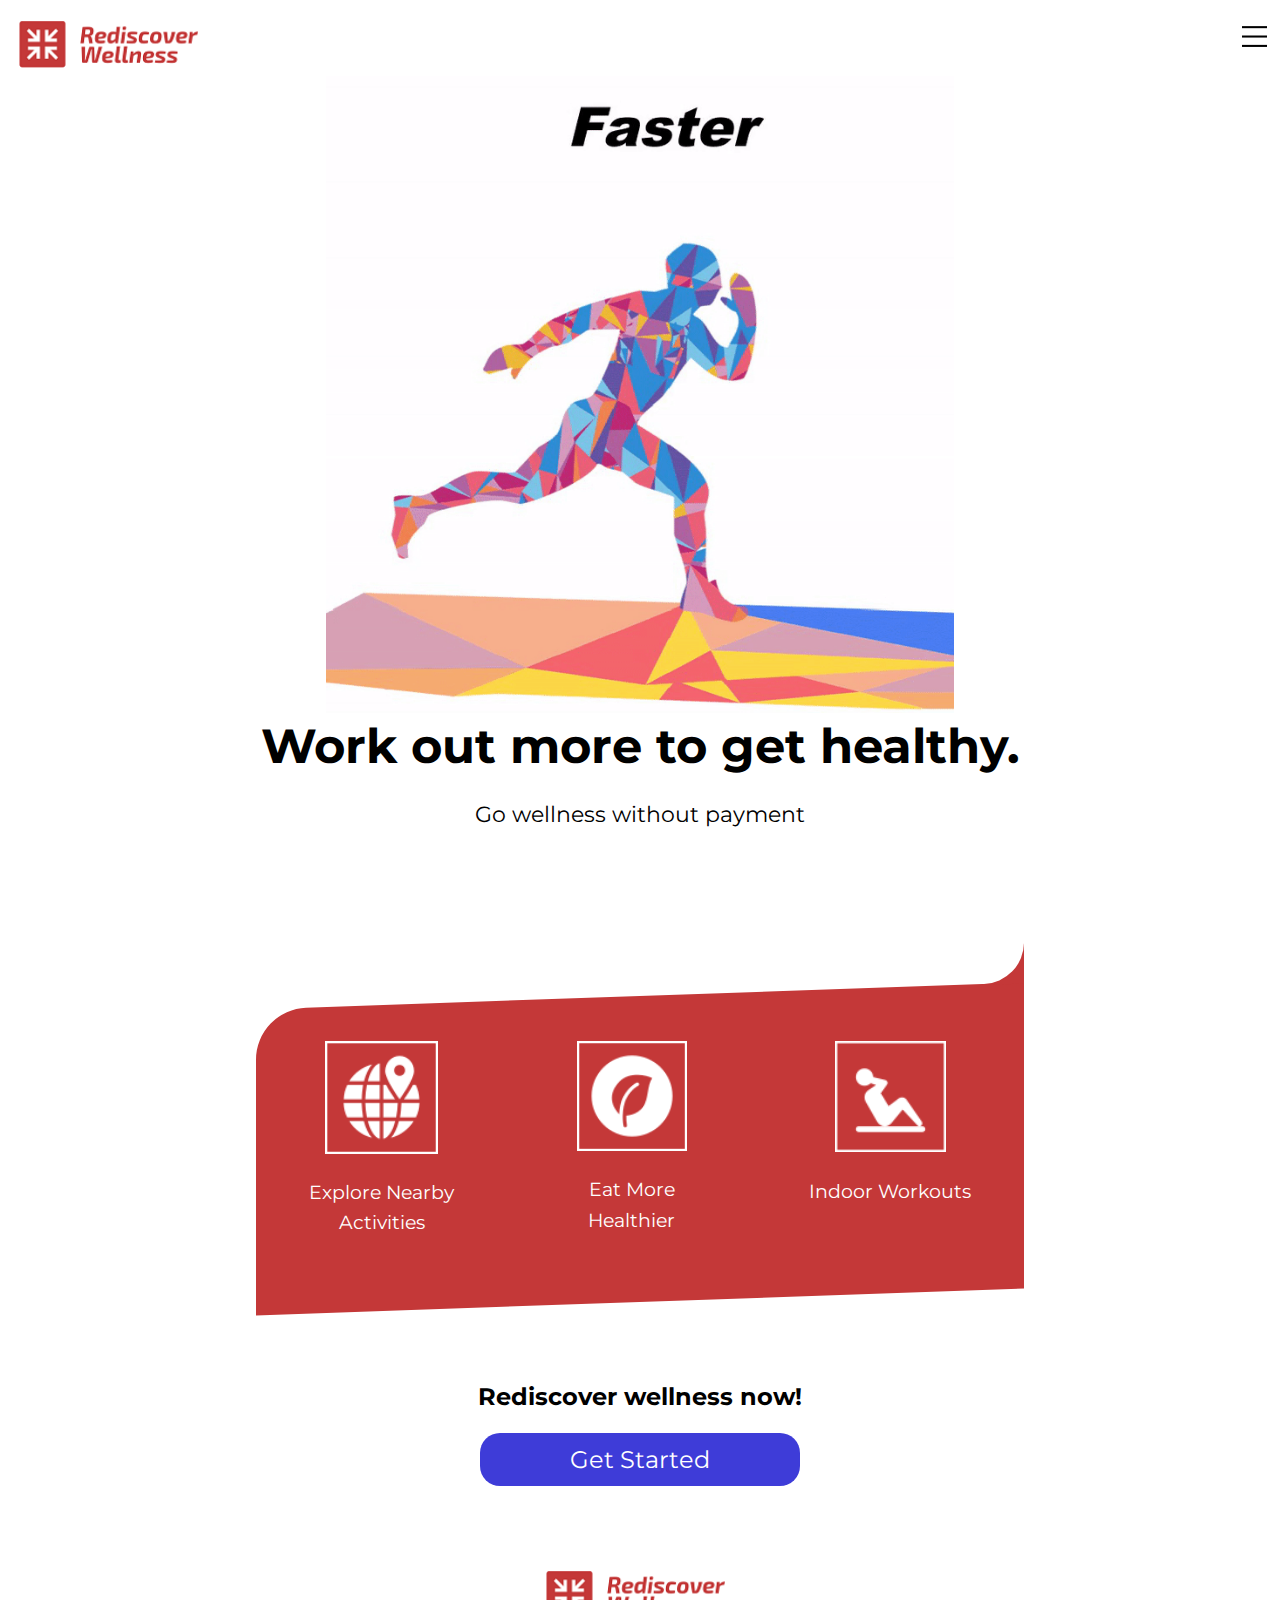
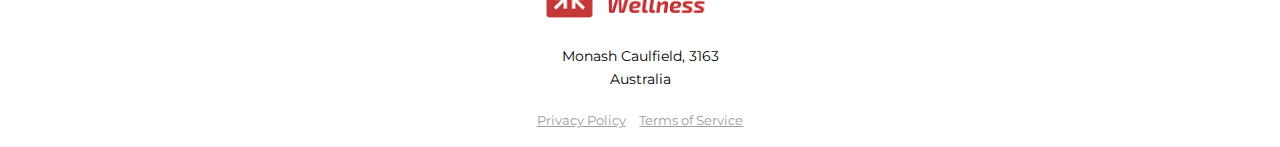
==== index.html @ c671ea7e "initial the website framework" ====
<!DOCTYPE html>
<html lang="en">
    <head>
        <meta charset="UTF-8">
        <meta name="viewport" content="width=device-width, initial-scale=1.0">
        <meta http-equiv="X-UA-Compatible" content="ie=edge">
        <title>
            Frontender training course
        </title>
        <link rel="stylesheet" href="css/main.css">
    </head>

    <body>
        <div class="container">
            <header>
                    <img src="images/RediscoverWellness.png" alt="Monash" class="logo">

                    <nav>
                        <a href="#" class="hide-desktop">
                            <img src="images/ham_menu.png" alt="toggle menu" class="menu" id="menu">
                        </a>
                        <ul class="show-desktop hide-mobile" id="nav">
                            <li id="exit" class="exit-btn hide-desktop"><img src="images/close_window.png" alt="exit menu"></li>
                            <li><a href="#">Home</a></li>
                            <li><a href="#">Activities</a></li>
                            <li><a href="#">Nutrient Food</a></li>
                            <li><a href="#">About</a></li>
                            <li><a href="#">Contact</a></li>
                        </ul>
                    </nav>    
            </header>

            <section>
                <img src="images/runningman.gif" alt="server graphic" class="server">
                <h1>Work out more to get healthy.</h1>
                <p class="subhead">Go wellness without payment</p>
                <img src="https://img.icons8.com/ios-filled/50/000000/down.png" alt="scroll" class="hide-mobile show-desktop">
            </section>
        </div>

    <div class="main-container">
        <div class="red-container">
            <div class="container">
                <ul>
                    <li>
                        <figure>
                           <img src="images/con_location.png" alt="user picture">
                           <blockquote>Explore Nearby<br>Activities</blockquote>
                        </figure>
                    </li>
                    <li>
                        <figure>
                           <img src="images/con_food.png" alt="foodlogo">
                           <blockquote>Eat More<br>Healthier</blockquote>
                        </figure>
                    </li>
                    <li>
                        <figure>
                           <img src="images/con_situp.png" alt="situplogo">
                           <blockquote>Indoor Workouts</blockquote>
                        </figure>
                    </li>
                </ul>
            </div>
        </div>

        <div class="container">
            <h2>Rediscover wellness now!</h2>
            <a href="#" class="cta">Get Started</a>
        </div>

    </div>

        <footer>
            <div class="foot-container">
                <div class="container">
                    <a href="#"><img src="images/RediscoverWellness.png" class="logo" alt="logo"></a>
                    <p class="address">Monash Caulfield, 3163<br>Australia</p>
                    <ul class="footer-links">
                        <li><a href="#">Privacy Policy</a></li>
                        <li><a href="#">Terms of Service</a></li>
                    </ul>
                </div>
            </div>
        </footer>
    </body>
</html>
---- css/main.css ----
@import url('https://fonts.googleapis.com/css?family=Montserrat&display=swap');

body{
    margin: 0;
    font-family: 'Montserrat', sans-serif;
}

.main-container{
    width: 100%;
}

p{
    font-size: .9em;
    line-height: 1.6em;
}

blockquote{
    font-size: 1.2em;
    line-height: 1.6em;
}

ul{
    list-style-type: none;
    margin: 0ch;
    padding: 0ch;
}

.container{/* address a class */
    text-align: center;
    padding: .8em;
}

.logo{
    width: 200px;
}

.hide-mobile{
    display: none;
}

header{
    align-items: flex-start;/*no streching*/
    display: flex;
    justify-content: space-between;
}

.menu{
    width: 25px;
    margin-top: 45%;
}

.server{
    width: 70%;
    margin: auto auto auto auto;
}

.h1, .subhead{
    font-size: 1em;
}

.red-container{
    width: 100%;
    background: #c43838;
    color: #fff;
    margin-top: 15%;
    padding: 2em 0 2em;
    border-top-left-radius: 50px;
    transform: skewY(-2deg);/*rotate the edge by 2 degrees*/
}

.red-container:before{
    content: "";
    width: 40px;
    height: 40px;
    background-color: #c43838;
    position: absolute;
    top: -39px;
    right: 0px;
    z-index: -2;
}

.red-container:after{
    content: "";
    width: 80px;
    height: 80px;
    background-color: #ffffff;
    top: -80px;
    position: absolute;
    right: 0;
    border-radius: 50%;
    z-index: -1;
}

.red-container ul{/*css allows to adujst child elements inside a div class*/
    transform: skewY(2deg);
}

.red-container ul li{
    margin-bottom: 3em;
}

.red-container ul li p {
    padding: 0.5em;
}

.red-container img{
    width: 20%;
}


figure{
    margin: 0;
    padding: 0;
}

h2{
    margin-top: 9%;
    font-weight: bold;
}

.cta{
    background: #3e3cd8;
    width: calc(100% - 1em);
    display: block;
    color: #fff;
    border-radius: 20px;
    padding: .5em;
    text-decoration: none;
    font-size: 1.5em;
    margin: 3% auto 7%;
    position: relative;
    z-index: 4;
}

ul.footer-links{
    margin: 0 auto;
}

ul.footer-links li{
    display: inline-block;
    padding: 0.3em;
}

ul.footer-links li a{
    color: #9d9d9d;
    font-size: .8em;
}

nav ul {
    position: fixed;
    width: 60%;
    top: 0;
    right: 0;
    text-align: left;
    background: rgb(36, 41, 44);
    height: 100%;
    z-index: 7;
    padding-top: 3em;
}

nav ul li a{
    color: white;
    text-decoration: seashell;
    display: block;
    width: 100%;
    padding: 1em 2em;
    background-color:rgb(49,55,59);
}

nav ul li a:hover{
    background-color: rgb(65,73,78)
}

.exit-btn{
    margin-bottom: 1em;
    margin-top: -1.3em;
    text-align: right;
    padding: 0 1em;
}

.exit-btn img{
    width: 10%;
    cursor: pointer;
}

@media only screen and (min-width: 650px){

    .main-container{
        margin-left: 20%;
        width: 60%;
    }

    .server{
        width: 50%;
    }

    h1{
        font-size: 3em;
        margin: 0;
    }

    .subhead{
        font-size: 1.4em;
        margin-bottom: 12%;
    }

    .red-container{
        margin: 0;
    }

    .red-container img{
        width: 50%;
    }

    .red-container ul li:nth-child(2) img{
        width: 66%;
    }

    .red-container ul li:nth-child(3) img{
        width: 46%;
    }

    .red-container ul {
        display: flex;
        align-items: flex-start;
        flex-wrap: nowrap;
        justify-content: space-between;
    }

    .red-container ul li{
        margin-bottom: 0;
    }

    .red-container ul li p{
        padding: 0.8em;
    }

    .cta{
        width: 40%;
    }
}

@meida only screen and (min-width: 1024px){

    .cta{
        width: 10%;
    }

    .container{
        width: 80%;
        margin: 0 auto;
    }

    .show-desktop{
        display: block;
        margin: 0 auto 13% auto;
    }

    .hide-desktop{
        display: none;
    }
}
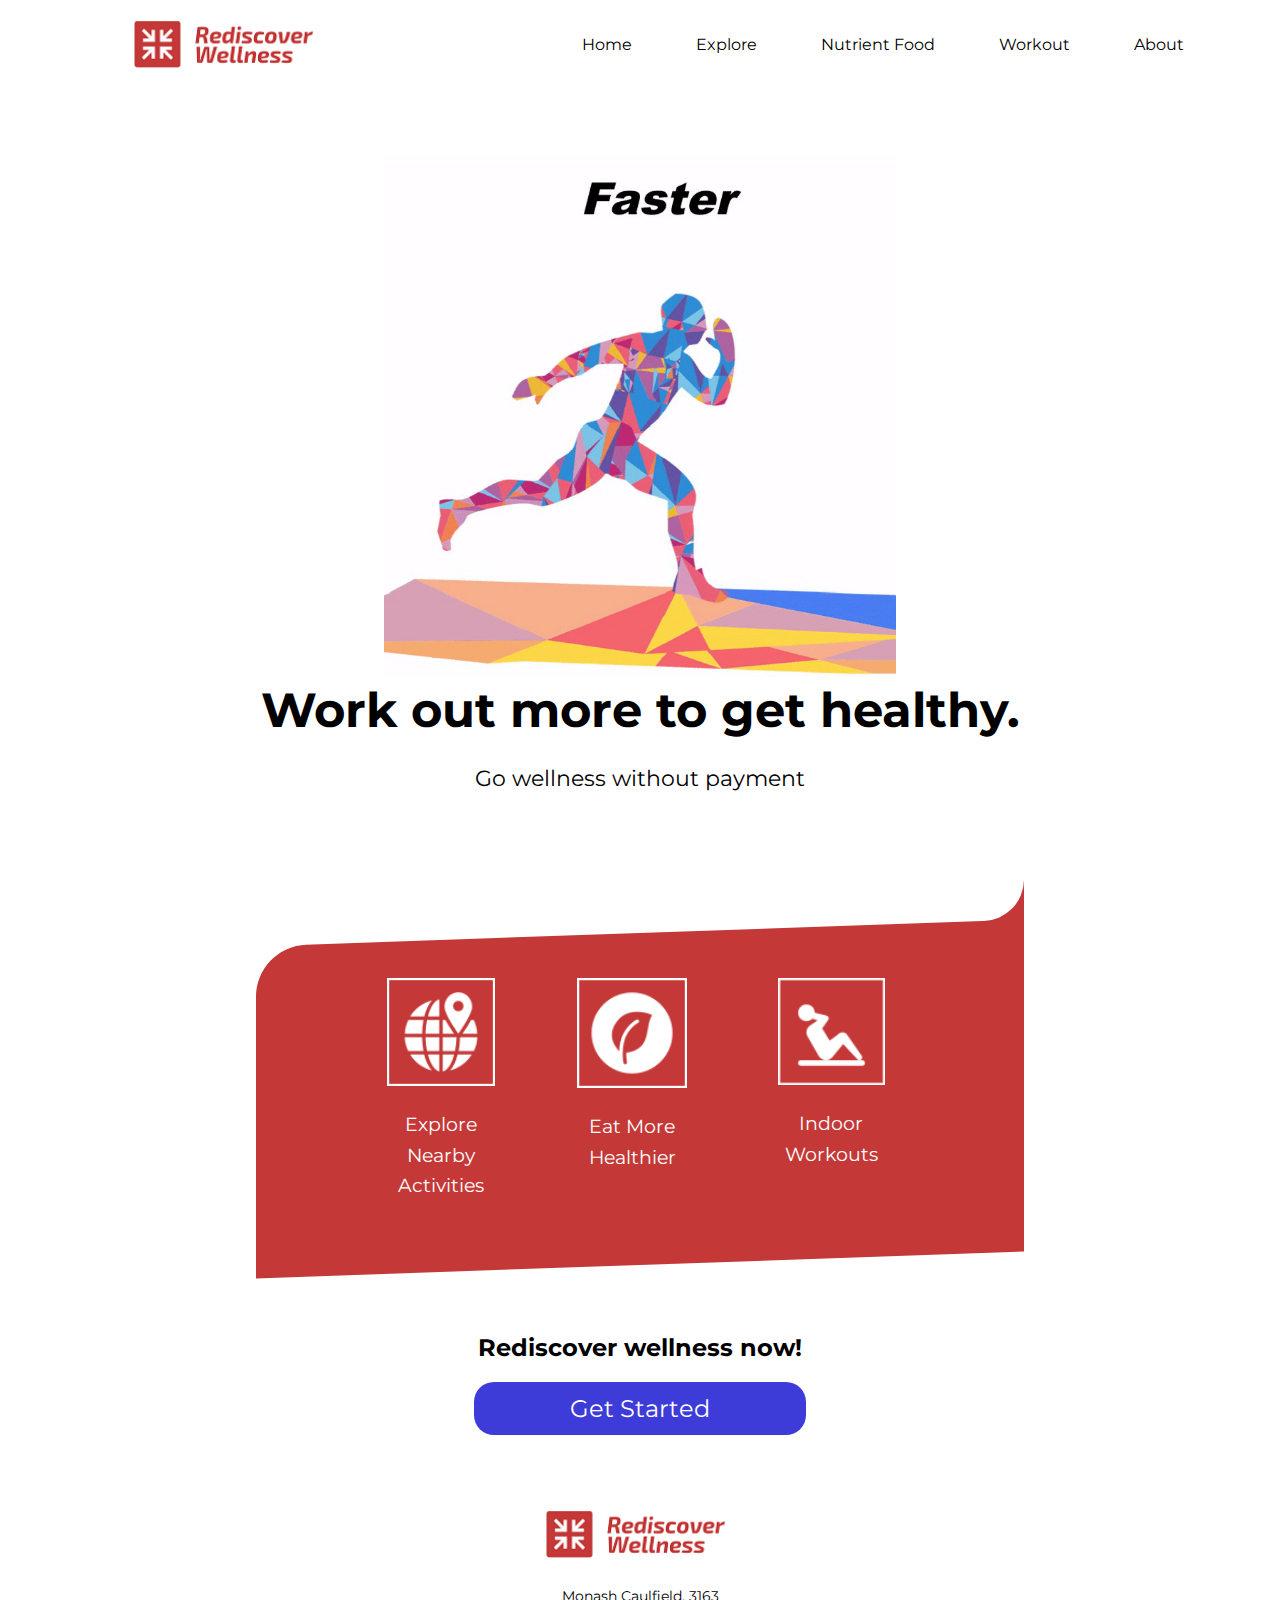
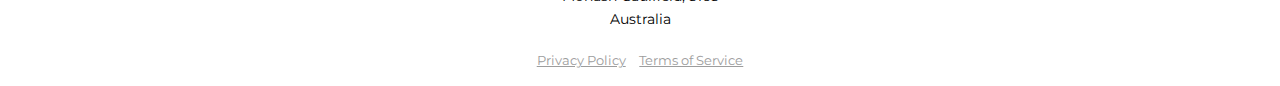
==== commit e5eee5c4: "homepage prototype 1" ====
--- a/index.html
+++ b/index.html
@@ -4,8 +4,9 @@
         <meta charset="UTF-8">
         <meta name="viewport" content="width=device-width, initial-scale=1.0">
         <meta http-equiv="X-UA-Compatible" content="ie=edge">
+        <link rel="shortcut icon" href="favicon.ico">
         <title>
-            Frontender training course
+            Rediscover Wellness
         </title>
         <link rel="stylesheet" href="css/main.css">
     </head>
@@ -21,11 +22,11 @@
                         </a>
                         <ul class="show-desktop hide-mobile" id="nav">
                             <li id="exit" class="exit-btn hide-desktop"><img src="images/close_window.png" alt="exit menu"></li>
-                            <li><a href="#">Home</a></li>
-                            <li><a href="#">Activities</a></li>
-                            <li><a href="#">Nutrient Food</a></li>
-                            <li><a href="#">About</a></li>
-                            <li><a href="#">Contact</a></li>
+                            <li><a href="index.html">Home</a></li>
+                            <li><a href="pages/activities.html">Explore</a></li>
+                            <li><a href="pages/nutfood.html">Nutrient Food</a></li>
+                            <li><a href="pages/workout.html">Workout</a></li>
+                            <li><a href="pages/About.html">About</a></li>
                         </ul>
                     </nav>    
             </header>
@@ -34,7 +35,6 @@
                 <img src="images/runningman.gif" alt="server graphic" class="server">
                 <h1>Work out more to get healthy.</h1>
                 <p class="subhead">Go wellness without payment</p>
-                <img src="https://img.icons8.com/ios-filled/50/000000/down.png" alt="scroll" class="hide-mobile show-desktop">
             </section>
         </div>
 
@@ -42,21 +42,21 @@
         <div class="red-container">
             <div class="container">
                 <ul>
-                    <li>
+                    <li>                        
                         <figure>
-                           <img src="images/con_location.png" alt="user picture">
+                           <a href="pages/activities.html"><img src="images/con_location.png" alt="user picture"></a>
                            <blockquote>Explore Nearby<br>Activities</blockquote>
-                        </figure>
+                        </figure>                        
+                    </li>
+                    <li>                        
+                        <figure>
+                           <a href="pages/nutfood.html"><img src="images/con_food.png" alt="foodlogo"></a>                           
+                           <blockquote>Eat More<br>Healthier</blockquote>
+                        </figure>                        
                     </li>
                     <li>
                         <figure>
-                           <img src="images/con_food.png" alt="foodlogo">
-                           <blockquote>Eat More<br>Healthier</blockquote>
-                        </figure>
-                    </li>
-                    <li>
-                        <figure>
-                           <img src="images/con_situp.png" alt="situplogo">
+                        <a href="pages/workout.html"><img src="images/con_situp.png" alt="situplogo"></a>
                            <blockquote>Indoor Workouts</blockquote>
                         </figure>
                     </li>
--- a/css/main.css
+++ b/css/main.css
@@ -54,8 +54,13 @@
     margin: auto auto auto auto;
 }
 
-.h1, .subhead{
+.h1{
     font-size: 1em;
+}
+
+.subhead{
+    font-size: 1em;
+    margin-bottom: -10%;
 }
 
 .red-container{
@@ -240,10 +245,9 @@
     }
 }
 
-@meida only screen and (min-width: 1024px){
-
+@media only screen and (min-width: 1024px){
     .cta{
-        width: 10%;
+        width: 50%;
     }
 
     .container{
@@ -259,4 +263,42 @@
     .hide-desktop{
         display: none;
     }
-}
+
+    nav ul{
+        position: inherit;
+        width: auto;
+        background: none;
+        height: auto;
+        display: flex;
+        align-items: baseline;
+        align-content: flex-end;
+        flex-grow: 0;
+        flex-basis: content;
+        flex-wrap: row nowrap;
+        padding-top: 1%;
+    }
+
+    nav ul li{
+        float: left;
+    }
+
+    nav ul li a{
+        color: black;
+        background-color: inherit;
+        text-align: right;
+        padding: 1em 2em;
+    }
+
+    nav ul li a:hover{
+        background-color: inherit;
+    }
+
+    
+}
+
+.scroll{
+    border:0;
+    margin: 0;
+    width: 1%;
+    height: 5%;
+}
